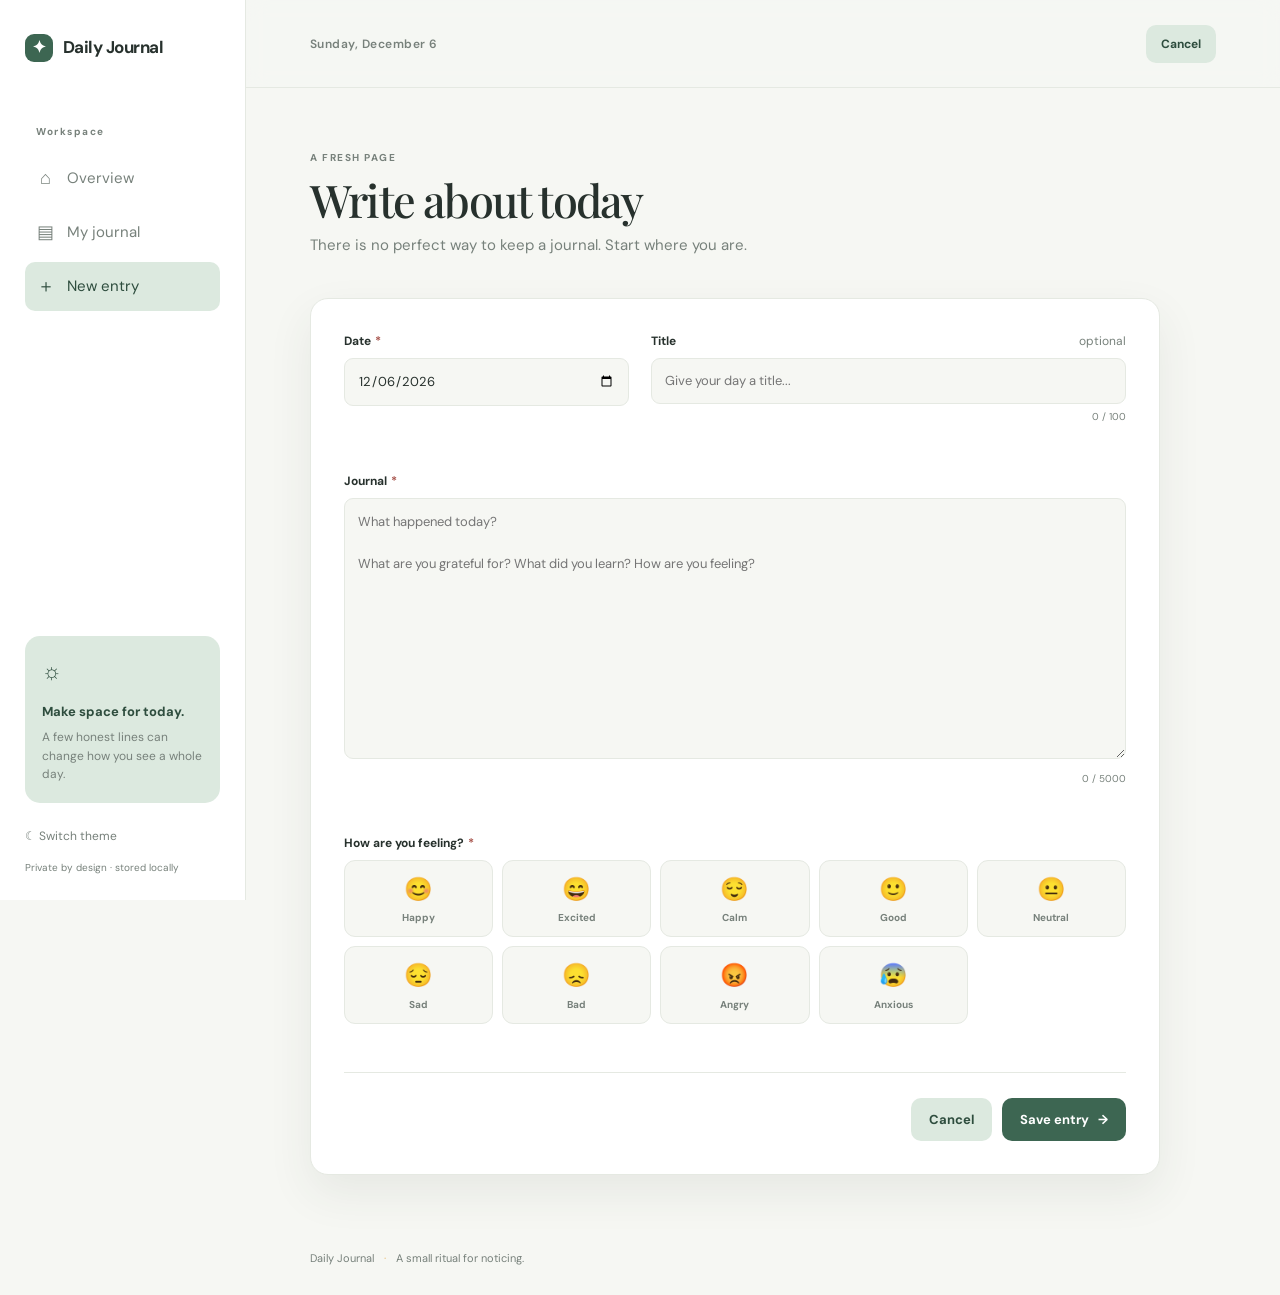
==== pages/add-journal.html @ aa128202 "feat: Implement Daily Journal with Mood Tracker application - Added storage.js for managing journal " ====
<!doctype html>
<html lang="en"><head><meta charset="UTF-8"><meta name="viewport" content="width=device-width, initial-scale=1.0"><meta name="description" content="Write a new daily journal entry."><title>Daily Journal | New entry</title><link rel="stylesheet" href="../css/style.css"><link rel="stylesheet" href="../css/components.css"><link rel="stylesheet" href="../css/responsive.css"></head>
<body data-page="add"><div class="app-shell"><aside class="sidebar" id="sidebar"><a class="brand" href="../index.html"><span class="brand-mark">✦</span><span>Daily Journal</span></a><p class="nav-label">Workspace</p><nav class="nav-list" aria-label="Main navigation"><a class="nav-link" href="../index.html"><span>⌂</span>Overview</a><a class="nav-link" href="journal.html"><span>▤</span>My journal</a><a class="nav-link active" href="add-journal.html"><span>＋</span>New entry</a></nav><div class="sidebar-note"><span class="note-icon">☼</span><strong>Make space for today.</strong><p>A few honest lines can change how you see a whole day.</p></div><div class="sidebar-bottom"><button class="text-button" id="themeToggle" type="button">☾ <span>Switch theme</span></button><small>Private by design · stored locally</small></div></aside><div class="main-wrap"><header class="topbar"><button class="icon-button menu-toggle" id="menuToggle" aria-label="Open navigation" type="button">☰</button><div class="topbar-date" id="currentDate"></div><a class="button button-ghost button-small" href="journal.html">Cancel</a></header><main class="page-content form-page"><section class="page-intro"><div><p class="eyebrow" id="formEyebrow">A FRESH PAGE</p><h1 id="formHeading">Write about today</h1><p class="subtle">There is no perfect way to keep a journal. Start where you are.</p></div></section><form class="journal-form" id="journalForm" novalidate><div class="form-main card"><div class="form-row"><label class="field"><span>Date <b>*</b></span><input id="entryDate" type="date" required><small class="field-error" id="dateError"></small></label><label class="field"><span>Title <em>optional</em></span><input id="entryTitle" type="text" maxlength="100" placeholder="Give your day a title..."><small class="counter" id="titleCounter">0 / 100</small><small class="field-error" id="titleError"></small></label></div><label class="field content-field"><span>Journal <b>*</b></span><textarea id="entryContent" maxlength="5000" rows="11" placeholder="What happened today?&#10;&#10;What are you grateful for? What did you learn? How are you feeling?" required></textarea><small class="counter" id="contentCounter">0 / 5000</small><small class="field-error" id="contentError"></small></label><fieldset class="mood-field"><legend>How are you feeling? <b>*</b></legend><div class="mood-picker" id="moodPicker"></div><small class="field-error" id="moodError"></small></fieldset><div class="form-actions"><a class="button button-ghost" href="journal.html">Cancel</a><button class="button button-primary" id="saveButton" type="submit">Save entry <span>→</span></button></div></div></form></main><footer class="footer">Daily Journal <span>·</span> A small ritual for noticing.</footer></div></div><div id="toastRegion" class="toast-region" aria-live="polite"></div><div class="modal-backdrop" id="duplicateModal" aria-hidden="true"><article class="modal modal-small" role="dialog" aria-modal="true"><p class="eyebrow">ONE ENTRY PER DAY</p><h2>You already wrote on this date.</h2><p class="subtle">Would you like to open that entry and continue editing it?</p><div class="modal-actions"><button class="button button-ghost" data-close-modal type="button">Keep writing</button><button class="button button-primary" id="editExisting" type="button">Edit existing <span>→</span></button></div></article></div><script src="../js/storage.js"></script><script src="../js/utils.js"></script><script src="../js/journal.js"></script><script src="../js/app.js"></script></body></html>
---- css/style.css ----
@import url('https://fonts.googleapis.com/css2?family=DM+Sans:wght@400;500;600;700&family=Playfair+Display:wght@500;600&display=swap');
:root{--ink:#27312d;--muted:#77817b;--paper:#f6f7f3;--surface:#fff;--line:#e5e9e2;--green:#3d6652;--green-dark:#2e4d3e;--sage:#dce9df;--yellow:#e6b86a;--rose:#e7cbc1;--danger:#a9574f;--shadow:0 18px 45px rgba(45,61,50,.08);--radius:18px}*{box-sizing:border-box}html{scroll-behavior:smooth}body{margin:0;background:var(--paper);color:var(--ink);font-family:'DM Sans',sans-serif;font-size:15px;line-height:1.5}body.dark{--ink:#e8eee9;--muted:#9ea9a2;--paper:#202a26;--surface:#29332e;--line:#3b4941;--green:#a9cbb0;--green-dark:#d3e6d7;--sage:#344b3c;--shadow:0 18px 45px rgba(0,0,0,.2)}a{color:inherit;text-decoration:none}button,input,textarea,select{font:inherit}button{cursor:pointer}.app-shell{display:flex;min-height:100vh}.sidebar{position:fixed;width:246px;top:0;bottom:0;padding:34px 25px 25px;background:var(--surface);border-right:1px solid var(--line);display:flex;flex-direction:column;z-index:10}.brand{display:flex;align-items:center;gap:10px;font-size:17px;font-weight:700;letter-spacing:-.03em;margin-bottom:62px}.brand-mark{display:grid;place-items:center;width:28px;height:28px;border-radius:9px;background:var(--green);color:#fff;font-size:17px}.nav-label,.eyebrow{font-size:10px;letter-spacing:.15em;color:var(--muted);font-weight:700}.nav-label{margin:0 0 15px 11px}.nav-list{display:grid;gap:5px}.nav-link{display:flex;align-items:center;gap:12px;padding:11px;border-radius:10px;color:var(--muted);transition:.2s}.nav-link span{width:19px;text-align:center;font-size:18px}.nav-link:hover,.nav-link.active{color:var(--green-dark);background:var(--sage)}.sidebar-note{margin-top:auto;padding:19px 17px;background:var(--sage);border-radius:15px;color:var(--green-dark)}.note-icon{display:block;font-size:22px;margin-bottom:12px}.sidebar-note strong{font-size:13px}.sidebar-note p{margin:6px 0 0;font-size:12px;line-height:1.55;color:var(--muted)}.sidebar-bottom{padding-top:24px;display:grid;gap:15px}.sidebar-bottom small{color:var(--muted);font-size:10px}.main-wrap{margin-left:246px;min-width:0;width:calc(100% - 246px)}.topbar{height:88px;padding:0 clamp(25px,5vw,76px);display:flex;align-items:center;justify-content:space-between;border-bottom:1px solid var(--line);background:rgba(246,247,243,.8);backdrop-filter:blur(10px);position:relative;z-index:2}.dark .topbar{background:rgba(32,42,38,.8)}.topbar-date{color:var(--muted);font-size:12px;font-weight:600;letter-spacing:.04em}.page-content{max-width:1160px;margin:auto;padding:62px clamp(25px,5vw,76px) 75px}.welcome-row,.page-intro{display:flex;justify-content:space-between;align-items:flex-start;margin-bottom:42px}.eyebrow{margin:0 0 10px}.welcome-row h1,.page-intro h1{font-family:'Playfair Display',serif;font-size:45px;line-height:1.1;letter-spacing:-.04em;font-weight:500;margin:0}.welcome-row h1 span{color:var(--yellow);font-family:DM Sans}.subtle{color:var(--muted);margin:9px 0 0}.sun-orbit{width:102px;height:102px;border:1px solid #d6dfd5;border-radius:50%;display:grid;place-items:center;color:var(--yellow);font-size:34px;position:relative}.sun-orbit:before,.sun-orbit:after{content:'';position:absolute;border-radius:50%;background:var(--yellow)}.sun-orbit:before{width:6px;height:6px;top:12px;right:10px}.sun-orbit:after{width:4px;height:4px;bottom:18px;left:12px}.card{background:var(--surface);border:1px solid var(--line);border-radius:var(--radius);box-shadow:var(--shadow)}.today-card{padding:30px 34px;display:flex;justify-content:space-between;align-items:center;min-height:190px;margin-bottom:58px;background:linear-gradient(108deg,var(--surface) 68%,var(--sage) 180%)}.today-info .eyebrow{margin-bottom:9px}.today-info h2{font-family:'Playfair Display',serif;font-size:28px;font-weight:500;margin:0 0 8px}.today-date{color:var(--muted);font-size:13px}.today-mood{display:flex;align-items:center;gap:9px;color:var(--green-dark);font-weight:600;font-size:13px;margin-top:21px}.today-mood .mood-emoji{font-size:24px}.today-preview{max-width:430px;color:var(--muted);font-size:13px;margin:16px 0 0}.today-actions{text-align:right;display:grid;gap:14px;justify-items:end}.section-block{margin-bottom:58px}.section-heading{display:flex;justify-content:space-between;align-items:flex-end;margin-bottom:22px}.section-heading h2{font-family:'Playfair Display',serif;font-size:25px;font-weight:500;margin:0}.section-heading .eyebrow{margin-bottom:7px}.quiet-link{font-size:12px;color:var(--green);font-weight:700}.quiet-link span{font-size:18px;vertical-align:-1px;margin-left:5px}.stats-grid{display:grid;grid-template-columns:repeat(4,1fr);gap:15px}.stat-card{padding:22px 20px;border:1px solid var(--line);border-radius:14px;background:var(--surface)}.stat-card .stat-icon{font-size:20px;margin-bottom:18px}.stat-card h3{font-size:28px;letter-spacing:-.05em;margin:0 0 2px}.stat-card p{color:var(--muted);font-size:12px;margin:0}.dashboard-grid{display:grid;grid-template-columns:1.35fr .85fr;gap:65px}.recent-list{display:grid;gap:0}.recent-item{display:flex;gap:15px;align-items:flex-start;padding:18px 0;border-bottom:1px solid var(--line);cursor:pointer}.recent-item:first-child{padding-top:2px}.mood-bubble{flex:0 0 42px;width:42px;height:42px;display:grid;place-items:center;background:var(--sage);border-radius:13px;font-size:21px}.recent-copy{min-width:0;flex:1}.recent-copy h3{font-size:14px;margin:0 0 4px;font-weight:700}.recent-copy p{font-size:12px;color:var(--muted);margin:0;white-space:nowrap;overflow:hidden;text-overflow:ellipsis}.recent-date{font-size:11px;color:var(--muted);white-space:nowrap}.mood-summary{display:grid;gap:16px}.mood-line{display:grid;grid-template-columns:25px 70px 1fr 20px;align-items:center;gap:8px;font-size:12px}.mood-line .emoji{font-size:18px}.mood-line .label{color:var(--muted)}.mood-bar{height:6px;background:var(--sage);border-radius:5px;overflow:hidden}.mood-bar span{display:block;height:100%;background:var(--green);border-radius:5px}.mood-line .count{text-align:right;color:var(--muted);font-size:11px}.footer{max-width:1160px;margin:auto;padding:0 clamp(25px,5vw,76px) 28px;color:var(--muted);font-size:11px}.footer span{margin:0 7px;color:var(--yellow)}.icon-button{border:0;background:transparent;color:var(--muted);font-size:21px;width:38px;height:38px;border-radius:10px}.icon-button:hover{background:var(--sage);color:var(--green-dark)}.menu-toggle{display:none}.button{display:inline-flex;justify-content:center;align-items:center;gap:9px;border:0;border-radius:10px;padding:12px 18px;font-size:13px;font-weight:700;transition:.2s}.button:hover{transform:translateY(-1px)}.button-primary{color:#fff;background:var(--green)}.button-primary:hover{background:var(--green-dark)}.button-ghost{color:var(--green-dark);background:var(--sage)}.button-danger{color:#fff;background:var(--danger)}.button-small{padding:10px 15px;font-size:12px}.text-button{border:0;background:none;padding:0;color:var(--muted);text-align:left;font-size:12px}.text-button:hover{color:var(--green-dark)}.danger-text{color:var(--danger)}
---- css/components.css ----
.filter-panel{padding:18px;margin-bottom:27px}.search-field{display:flex;align-items:center;gap:11px;padding:0 4px 15px;border-bottom:1px solid var(--line);color:var(--muted)}.search-field span{font-size:23px}.search-field input{border:0;outline:0;background:transparent;color:var(--ink);width:100%;font-size:16px}.search-field input::placeholder{color:#aab2ad}.filter-row{display:flex;align-items:flex-end;gap:13px;padding-top:15px}.filter-row label{display:grid;gap:5px;min-width:170px}.filter-row label>span{font-size:10px;font-weight:700;letter-spacing:.08em;text-transform:uppercase;color:var(--muted)}select,.field input,.field textarea{width:100%;border:1px solid var(--line);border-radius:9px;background:var(--paper);color:var(--ink);outline:0;transition:.2s}select{padding:9px 11px;font-size:12px}select:focus,.field input:focus,.field textarea:focus,.search-field:focus-within{border-color:var(--green);box-shadow:0 0 0 3px rgba(61,102,82,.1)}.clear-filters{margin-left:auto;padding:9px 13px}.journal-grid{display:grid;grid-template-columns:repeat(3,1fr);gap:18px}.journal-card{display:flex;flex-direction:column;padding:21px;background:var(--surface);border:1px solid var(--line);border-radius:15px;min-height:242px;transition:.2s;cursor:pointer}.journal-card:hover{transform:translateY(-3px);box-shadow:var(--shadow);border-color:#cbd9cd}.journal-card-top{display:flex;justify-content:space-between;align-items:center;margin-bottom:17px}.journal-mood{display:flex;gap:7px;align-items:center;color:var(--green-dark);font-size:12px;font-weight:700}.journal-mood span{font-size:21px}.journal-date{font-size:11px;color:var(--muted)}.journal-card h3{font-family:'Playfair Display',serif;font-size:22px;font-weight:500;margin:0 0 8px;line-height:1.2}.journal-card .preview{color:var(--muted);font-size:12px;line-height:1.6;margin:0}.card-actions{display:flex;gap:15px;border-top:1px solid var(--line);margin-top:auto;padding-top:15px}.card-actions button{font-size:11px;border:0;background:none;padding:0;color:var(--muted);font-weight:700}.card-actions button:hover{color:var(--green-dark)}.empty-state{grid-column:1/-1;text-align:center;padding:74px 20px;background:var(--surface);border:1px dashed var(--line);border-radius:15px}.empty-state .empty-icon{font-size:38px;color:var(--green);margin-bottom:13px}.empty-state h2{font-family:'Playfair Display',serif;font-weight:500;font-size:25px;margin:0 0 8px}.empty-state p{max-width:330px;margin:0 auto 22px;color:var(--muted);font-size:13px}.entry-count{color:var(--muted);font-size:12px;background:var(--surface);border:1px solid var(--line);border-radius:20px;padding:8px 13px}.data-tools{margin-top:28px}.journal-form{max-width:850px}.form-main{padding:33px}.form-row{display:grid;grid-template-columns:.75fr 1.25fr;gap:22px}.field,.mood-field{display:block;border:0;padding:0;margin:0 0 27px;min-width:0}.field>span,.mood-field legend{display:flex;gap:4px;align-items:center;font-size:12px;font-weight:700;margin-bottom:8px}.field b,.mood-field b{color:var(--danger)}.field em{font-style:normal;color:var(--muted);font-weight:400;margin-left:auto}.field input,.field textarea{padding:12px 13px;font-size:13px}.field textarea{resize:vertical;line-height:1.65;min-height:220px}.counter{display:block;text-align:right;color:var(--muted);font-size:10px;margin-top:5px}.field-error{display:block;min-height:17px;color:var(--danger);font-size:11px;margin-top:4px}.has-error input,.has-error textarea{border-color:var(--danger)}.mood-field legend{padding:0}.mood-picker{display:grid;grid-template-columns:repeat(5,1fr);gap:9px}.mood-option{border:1px solid var(--line);background:var(--paper);border-radius:11px;padding:11px 5px;text-align:center;color:var(--muted);transition:.2s}.mood-option:hover{border-color:var(--green)}.mood-option.selected{border-color:var(--green);background:var(--sage);color:var(--green-dark);box-shadow:inset 0 0 0 1px var(--green)}.mood-option .emoji{display:block;font-size:23px;margin-bottom:4px}.mood-option .mood-label{display:block;font-size:10px;font-weight:700}.form-actions{display:flex;justify-content:flex-end;gap:10px;border-top:1px solid var(--line);padding-top:25px;margin-top:5px}.modal-backdrop{position:fixed;inset:0;z-index:30;display:grid;place-items:center;padding:20px;background:rgba(35,48,40,.45);opacity:0;pointer-events:none;transition:.2s}.modal-backdrop.open{opacity:1;pointer-events:auto}.modal{position:relative;width:min(570px,100%);max-height:90vh;overflow:auto;background:var(--surface);border-radius:18px;padding:34px;box-shadow:0 25px 70px rgba(0,0,0,.2);transform:translateY(10px);transition:.2s}.modal-backdrop.open .modal{transform:translateY(0)}.modal-small{width:min(440px,100%)}.modal-close{position:absolute;right:16px;top:15px}.modal h2{font-family:'Playfair Display',serif;font-weight:500;font-size:30px;line-height:1.2;margin:0 0 10px}.modal-actions{display:flex;justify-content:flex-end;gap:10px;margin-top:27px}.detail-mood{display:flex;align-items:center;gap:9px;color:var(--green-dark);font-weight:700;margin:4px 0 20px}.detail-mood span{font-size:30px}.detail-title{font-family:'Playfair Display',serif;font-size:32px;line-height:1.15;margin:0 0 7px;font-weight:500}.detail-date{font-size:12px;color:var(--muted);margin-bottom:27px}.detail-content{white-space:pre-wrap;line-height:1.8;color:var(--muted);font-size:14px}.toast-region{position:fixed;right:25px;bottom:25px;z-index:50;display:grid;gap:9px}.toast{min-width:250px;padding:13px 17px;border-radius:10px;background:var(--ink);color:var(--surface);box-shadow:var(--shadow);font-size:12px;animation:toast-in .25s ease}.toast.success{background:var(--green)}.toast.error{background:var(--danger)}@keyframes toast-in{from{opacity:0;transform:translateY(8px)}to{opacity:1;transform:none}}
---- css/responsive.css ----
@media (max-width:1100px){.dashboard-grid{gap:35px}.journal-grid{grid-template-columns:repeat(2,1fr)}.page-content{padding-top:48px}}@media (max-width:768px){.sidebar{transform:translateX(-100%);transition:.25s;box-shadow:12px 0 35px rgba(0,0,0,.08)}.sidebar.open{transform:none}.main-wrap{margin-left:0;width:100%}.topbar{height:72px;padding:0 20px}.menu-toggle{display:block;order:-1;margin-left:-8px}.topbar-date{font-size:10px}.page-content{padding:40px 20px 58px}.welcome-row,.page-intro{margin-bottom:32px}.welcome-row h1,.page-intro h1{font-size:36px}.sun-orbit{width:76px;height:76px;font-size:27px}.today-card{padding:25px;display:block}.today-actions{text-align:left;justify-items:start;margin-top:24px}.stats-grid{grid-template-columns:repeat(2,1fr)}.dashboard-grid{grid-template-columns:1fr;gap:0}.section-block{margin-bottom:45px}.section-heading h2{font-size:23px}.footer{padding-left:20px;padding-right:20px}.form-row{grid-template-columns:1fr;gap:0}.form-main{padding:23px 20px}.mood-picker{grid-template-columns:repeat(3,1fr)}.filter-row{display:grid;grid-template-columns:1fr 1fr}.filter-row label{min-width:0}.clear-filters{margin:0;width:100%}.filter-row .clear-filters{grid-column:1/-1}.journal-grid{grid-template-columns:1fr}.entry-count{margin-top:15px}.page-intro{display:block}.modal{padding:28px 22px}.toast-region{left:20px;right:20px;bottom:18px}.toast{min-width:0}}@media (max-width:420px){.button-small{padding:9px 11px}.button-small span{display:none}.topbar-date{display:none}.welcome-row h1{font-size:31px}.sun-orbit{width:62px;height:62px}.today-card{margin-bottom:42px}.stats-grid{gap:10px}.stat-card{padding:17px 14px}.stat-card h3{font-size:24px}.mood-line{grid-template-columns:24px 60px 1fr 15px}.form-actions{display:grid;grid-template-columns:1fr 1fr}.form-actions .button{width:100%}}
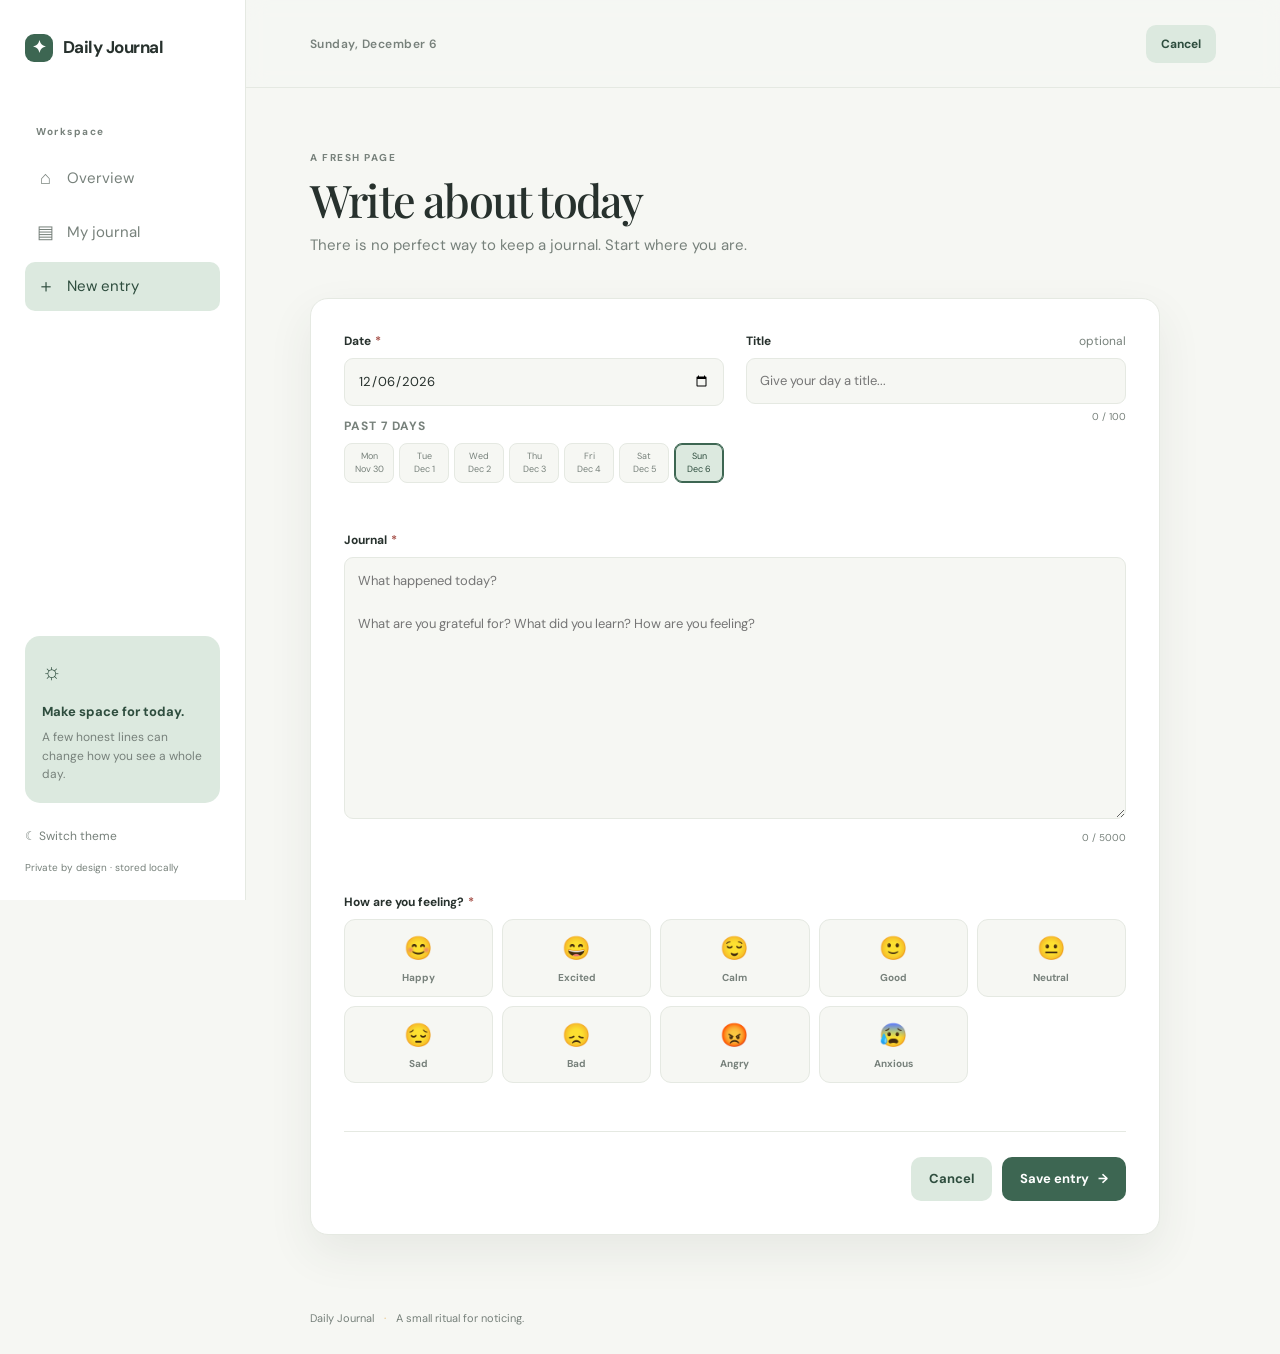
==== commit 2ffc2fa3: "feat: Enhance journal entry form with date shortcuts and improved accessibility" ====
--- a/pages/add-journal.html
+++ b/pages/add-journal.html
@@ -1,3 +1,3 @@
 <!doctype html>
 <html lang="en"><head><meta charset="UTF-8"><meta name="viewport" content="width=device-width, initial-scale=1.0"><meta name="description" content="Write a new daily journal entry."><title>Daily Journal | New entry</title><link rel="stylesheet" href="../css/style.css"><link rel="stylesheet" href="../css/components.css"><link rel="stylesheet" href="../css/responsive.css"></head>
-<body data-page="add"><div class="app-shell"><aside class="sidebar" id="sidebar"><a class="brand" href="../index.html"><span class="brand-mark">✦</span><span>Daily Journal</span></a><p class="nav-label">Workspace</p><nav class="nav-list" aria-label="Main navigation"><a class="nav-link" href="../index.html"><span>⌂</span>Overview</a><a class="nav-link" href="journal.html"><span>▤</span>My journal</a><a class="nav-link active" href="add-journal.html"><span>＋</span>New entry</a></nav><div class="sidebar-note"><span class="note-icon">☼</span><strong>Make space for today.</strong><p>A few honest lines can change how you see a whole day.</p></div><div class="sidebar-bottom"><button class="text-button" id="themeToggle" type="button">☾ <span>Switch theme</span></button><small>Private by design · stored locally</small></div></aside><div class="main-wrap"><header class="topbar"><button class="icon-button menu-toggle" id="menuToggle" aria-label="Open navigation" type="button">☰</button><div class="topbar-date" id="currentDate"></div><a class="button button-ghost button-small" href="journal.html">Cancel</a></header><main class="page-content form-page"><section class="page-intro"><div><p class="eyebrow" id="formEyebrow">A FRESH PAGE</p><h1 id="formHeading">Write about today</h1><p class="subtle">There is no perfect way to keep a journal. Start where you are.</p></div></section><form class="journal-form" id="journalForm" novalidate><div class="form-main card"><div class="form-row"><label class="field"><span>Date <b>*</b></span><input id="entryDate" type="date" required><small class="field-error" id="dateError"></small></label><label class="field"><span>Title <em>optional</em></span><input id="entryTitle" type="text" maxlength="100" placeholder="Give your day a title..."><small class="counter" id="titleCounter">0 / 100</small><small class="field-error" id="titleError"></small></label></div><label class="field content-field"><span>Journal <b>*</b></span><textarea id="entryContent" maxlength="5000" rows="11" placeholder="What happened today?&#10;&#10;What are you grateful for? What did you learn? How are you feeling?" required></textarea><small class="counter" id="contentCounter">0 / 5000</small><small class="field-error" id="contentError"></small></label><fieldset class="mood-field"><legend>How are you feeling? <b>*</b></legend><div class="mood-picker" id="moodPicker"></div><small class="field-error" id="moodError"></small></fieldset><div class="form-actions"><a class="button button-ghost" href="journal.html">Cancel</a><button class="button button-primary" id="saveButton" type="submit">Save entry <span>→</span></button></div></div></form></main><footer class="footer">Daily Journal <span>·</span> A small ritual for noticing.</footer></div></div><div id="toastRegion" class="toast-region" aria-live="polite"></div><div class="modal-backdrop" id="duplicateModal" aria-hidden="true"><article class="modal modal-small" role="dialog" aria-modal="true"><p class="eyebrow">ONE ENTRY PER DAY</p><h2>You already wrote on this date.</h2><p class="subtle">Would you like to open that entry and continue editing it?</p><div class="modal-actions"><button class="button button-ghost" data-close-modal type="button">Keep writing</button><button class="button button-primary" id="editExisting" type="button">Edit existing <span>→</span></button></div></article></div><script src="../js/storage.js"></script><script src="../js/utils.js"></script><script src="../js/journal.js"></script><script src="../js/app.js"></script></body></html>+<body data-page="add"><div class="app-shell"><aside class="sidebar" id="sidebar"><a class="brand" href="../index.html"><span class="brand-mark">✦</span><span>Daily Journal</span></a><p class="nav-label">Workspace</p><nav class="nav-list" aria-label="Main navigation"><a class="nav-link" href="../index.html"><span>⌂</span>Overview</a><a class="nav-link" href="journal.html"><span>▤</span>My journal</a><a class="nav-link active" href="add-journal.html"><span>＋</span>New entry</a></nav><div class="sidebar-note"><span class="note-icon">☼</span><strong>Make space for today.</strong><p>A few honest lines can change how you see a whole day.</p></div><div class="sidebar-bottom"><button class="text-button" id="themeToggle" type="button">☾ <span>Switch theme</span></button><small>Private by design · stored locally</small></div></aside><div class="main-wrap"><header class="topbar"><button class="icon-button menu-toggle" id="menuToggle" aria-label="Open navigation" type="button">☰</button><div class="topbar-date" id="currentDate"></div><a class="button button-ghost button-small" href="journal.html">Cancel</a></header><main class="page-content form-page"><section class="page-intro"><div><p class="eyebrow" id="formEyebrow">A FRESH PAGE</p><h1 id="formHeading">Write about today</h1><p class="subtle">There is no perfect way to keep a journal. Start where you are.</p></div></section><form class="journal-form" id="journalForm" novalidate><div class="form-main card"><div class="form-row"><div class="field"><label for="entryDate"><span>Date <b>*</b></span></label><input id="entryDate" type="date" required><span class="date-shortcuts-label">Past 7 days</span><div class="date-shortcuts" id="dateShortcuts" role="group" aria-label="Choose a date from the past 7 days"></div><small class="field-error" id="dateError"></small></div><label class="field"><span>Title <em>optional</em></span><input id="entryTitle" type="text" maxlength="100" placeholder="Give your day a title..."><small class="counter" id="titleCounter">0 / 100</small><small class="field-error" id="titleError"></small></label></div><label class="field content-field"><span>Journal <b>*</b></span><textarea id="entryContent" maxlength="5000" rows="11" placeholder="What happened today?&#10;&#10;What are you grateful for? What did you learn? How are you feeling?" required></textarea><small class="counter" id="contentCounter">0 / 5000</small><small class="field-error" id="contentError"></small></label><fieldset class="mood-field"><legend>How are you feeling? <b>*</b></legend><div class="mood-picker" id="moodPicker"></div><small class="field-error" id="moodError"></small></fieldset><div class="form-actions"><a class="button button-ghost" href="journal.html">Cancel</a><button class="button button-primary" id="saveButton" type="submit">Save entry <span>→</span></button></div></div></form></main><footer class="footer">Daily Journal <span>·</span> A small ritual for noticing.</footer></div></div><div id="toastRegion" class="toast-region" aria-live="polite"></div><div class="modal-backdrop" id="duplicateModal" aria-hidden="true"><article class="modal modal-small" role="dialog" aria-modal="true"><p class="eyebrow">ONE ENTRY PER DAY</p><h2>You already wrote on this date.</h2><p class="subtle">Would you like to open that entry and continue editing it?</p><div class="modal-actions"><button class="button button-ghost" data-close-modal type="button">Keep writing</button><button class="button button-primary" id="editExisting" type="button">Edit existing <span>→</span></button></div></article></div><script src="../js/storage.js"></script><script src="../js/utils.js"></script><script src="../js/journal.js"></script><script src="../js/app.js"></script></body></html>
--- a/css/components.css
+++ b/css/components.css
@@ -1 +1,10 @@
 .filter-panel{padding:18px;margin-bottom:27px}.search-field{display:flex;align-items:center;gap:11px;padding:0 4px 15px;border-bottom:1px solid var(--line);color:var(--muted)}.search-field span{font-size:23px}.search-field input{border:0;outline:0;background:transparent;color:var(--ink);width:100%;font-size:16px}.search-field input::placeholder{color:#aab2ad}.filter-row{display:flex;align-items:flex-end;gap:13px;padding-top:15px}.filter-row label{display:grid;gap:5px;min-width:170px}.filter-row label>span{font-size:10px;font-weight:700;letter-spacing:.08em;text-transform:uppercase;color:var(--muted)}select,.field input,.field textarea{width:100%;border:1px solid var(--line);border-radius:9px;background:var(--paper);color:var(--ink);outline:0;transition:.2s}select{padding:9px 11px;font-size:12px}select:focus,.field input:focus,.field textarea:focus,.search-field:focus-within{border-color:var(--green);box-shadow:0 0 0 3px rgba(61,102,82,.1)}.clear-filters{margin-left:auto;padding:9px 13px}.journal-grid{display:grid;grid-template-columns:repeat(3,1fr);gap:18px}.journal-card{display:flex;flex-direction:column;padding:21px;background:var(--surface);border:1px solid var(--line);border-radius:15px;min-height:242px;transition:.2s;cursor:pointer}.journal-card:hover{transform:translateY(-3px);box-shadow:var(--shadow);border-color:#cbd9cd}.journal-card-top{display:flex;justify-content:space-between;align-items:center;margin-bottom:17px}.journal-mood{display:flex;gap:7px;align-items:center;color:var(--green-dark);font-size:12px;font-weight:700}.journal-mood span{font-size:21px}.journal-date{font-size:11px;color:var(--muted)}.journal-card h3{font-family:'Playfair Display',serif;font-size:22px;font-weight:500;margin:0 0 8px;line-height:1.2}.journal-card .preview{color:var(--muted);font-size:12px;line-height:1.6;margin:0}.card-actions{display:flex;gap:15px;border-top:1px solid var(--line);margin-top:auto;padding-top:15px}.card-actions button{font-size:11px;border:0;background:none;padding:0;color:var(--muted);font-weight:700}.card-actions button:hover{color:var(--green-dark)}.empty-state{grid-column:1/-1;text-align:center;padding:74px 20px;background:var(--surface);border:1px dashed var(--line);border-radius:15px}.empty-state .empty-icon{font-size:38px;color:var(--green);margin-bottom:13px}.empty-state h2{font-family:'Playfair Display',serif;font-weight:500;font-size:25px;margin:0 0 8px}.empty-state p{max-width:330px;margin:0 auto 22px;color:var(--muted);font-size:13px}.entry-count{color:var(--muted);font-size:12px;background:var(--surface);border:1px solid var(--line);border-radius:20px;padding:8px 13px}.data-tools{margin-top:28px}.journal-form{max-width:850px}.form-main{padding:33px}.form-row{display:grid;grid-template-columns:.75fr 1.25fr;gap:22px}.field,.mood-field{display:block;border:0;padding:0;margin:0 0 27px;min-width:0}.field>span,.mood-field legend{display:flex;gap:4px;align-items:center;font-size:12px;font-weight:700;margin-bottom:8px}.field b,.mood-field b{color:var(--danger)}.field em{font-style:normal;color:var(--muted);font-weight:400;margin-left:auto}.field input,.field textarea{padding:12px 13px;font-size:13px}.field textarea{resize:vertical;line-height:1.65;min-height:220px}.counter{display:block;text-align:right;color:var(--muted);font-size:10px;margin-top:5px}.field-error{display:block;min-height:17px;color:var(--danger);font-size:11px;margin-top:4px}.has-error input,.has-error textarea{border-color:var(--danger)}.mood-field legend{padding:0}.mood-picker{display:grid;grid-template-columns:repeat(5,1fr);gap:9px}.mood-option{border:1px solid var(--line);background:var(--paper);border-radius:11px;padding:11px 5px;text-align:center;color:var(--muted);transition:.2s}.mood-option:hover{border-color:var(--green)}.mood-option.selected{border-color:var(--green);background:var(--sage);color:var(--green-dark);box-shadow:inset 0 0 0 1px var(--green)}.mood-option .emoji{display:block;font-size:23px;margin-bottom:4px}.mood-option .mood-label{display:block;font-size:10px;font-weight:700}.form-actions{display:flex;justify-content:flex-end;gap:10px;border-top:1px solid var(--line);padding-top:25px;margin-top:5px}.modal-backdrop{position:fixed;inset:0;z-index:30;display:grid;place-items:center;padding:20px;background:rgba(35,48,40,.45);opacity:0;pointer-events:none;transition:.2s}.modal-backdrop.open{opacity:1;pointer-events:auto}.modal{position:relative;width:min(570px,100%);max-height:90vh;overflow:auto;background:var(--surface);border-radius:18px;padding:34px;box-shadow:0 25px 70px rgba(0,0,0,.2);transform:translateY(10px);transition:.2s}.modal-backdrop.open .modal{transform:translateY(0)}.modal-small{width:min(440px,100%)}.modal-close{position:absolute;right:16px;top:15px}.modal h2{font-family:'Playfair Display',serif;font-weight:500;font-size:30px;line-height:1.2;margin:0 0 10px}.modal-actions{display:flex;justify-content:flex-end;gap:10px;margin-top:27px}.detail-mood{display:flex;align-items:center;gap:9px;color:var(--green-dark);font-weight:700;margin:4px 0 20px}.detail-mood span{font-size:30px}.detail-title{font-family:'Playfair Display',serif;font-size:32px;line-height:1.15;margin:0 0 7px;font-weight:500}.detail-date{font-size:12px;color:var(--muted);margin-bottom:27px}.detail-content{white-space:pre-wrap;line-height:1.8;color:var(--muted);font-size:14px}.toast-region{position:fixed;right:25px;bottom:25px;z-index:50;display:grid;gap:9px}.toast{min-width:250px;padding:13px 17px;border-radius:10px;background:var(--ink);color:var(--surface);box-shadow:var(--shadow);font-size:12px;animation:toast-in .25s ease}.toast.success{background:var(--green)}.toast.error{background:var(--danger)}@keyframes toast-in{from{opacity:0;transform:translateY(8px)}to{opacity:1;transform:none}}
+.field>label{display:block}
+.field>label>span{display:flex;gap:4px;align-items:center;font-size:12px;font-weight:700;margin-bottom:8px}
+.date-shortcuts-label{display:block;color:var(--muted);font-size:10px;font-weight:700;letter-spacing:.08em;margin:11px 0 6px;text-transform:uppercase}
+.date-shortcuts{display:grid;grid-template-columns:repeat(7,minmax(0,1fr));gap:5px}
+.date-shortcut{display:grid;gap:2px;justify-items:center;padding:7px 2px;border:1px solid var(--line);border-radius:8px;background:var(--paper);color:var(--muted);font-size:9px;line-height:1.25;transition:.2s}
+.date-shortcut span{white-space:nowrap}
+.date-shortcut:hover,.date-shortcut:focus-visible{border-color:var(--green);color:var(--green-dark)}
+.date-shortcut[aria-pressed="true"]{border-color:var(--green);background:var(--sage);color:var(--green-dark);box-shadow:inset 0 0 0 1px var(--green)}
+.form-row{grid-template-columns:1fr 1fr}
